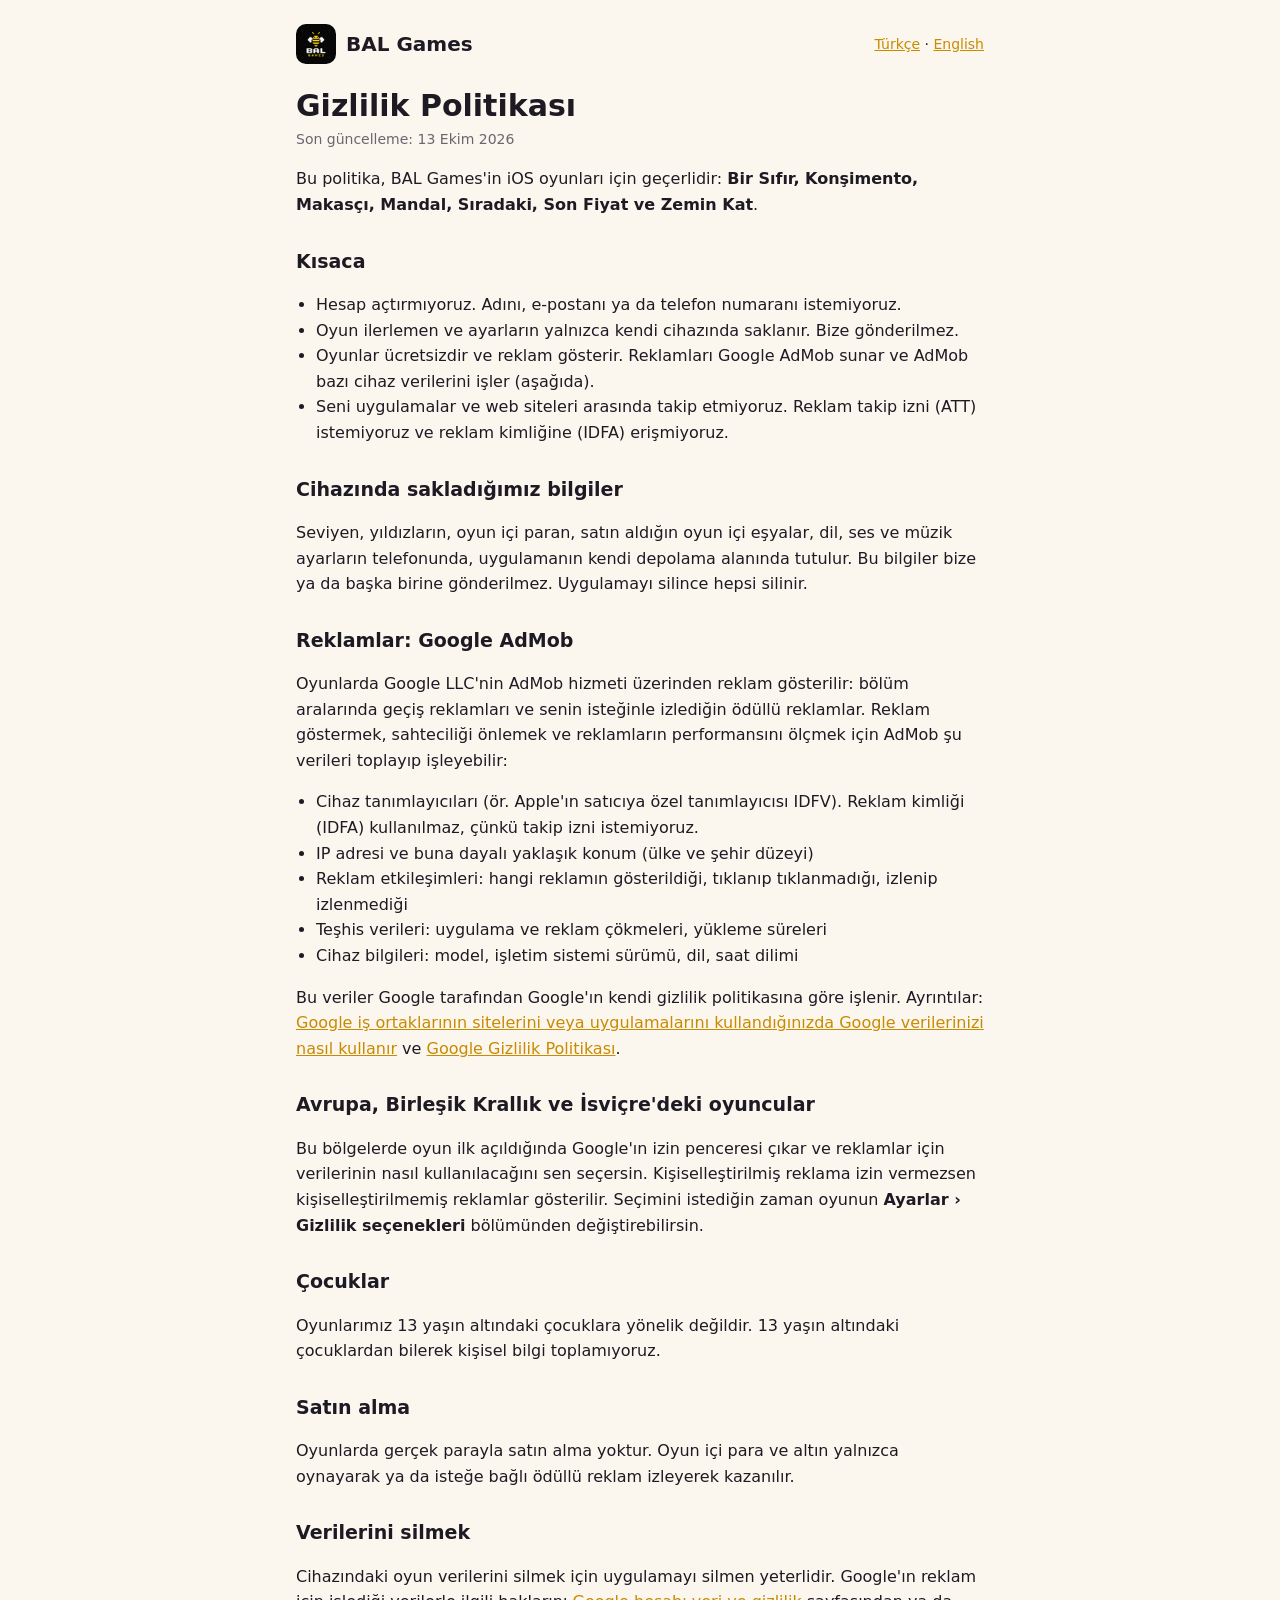
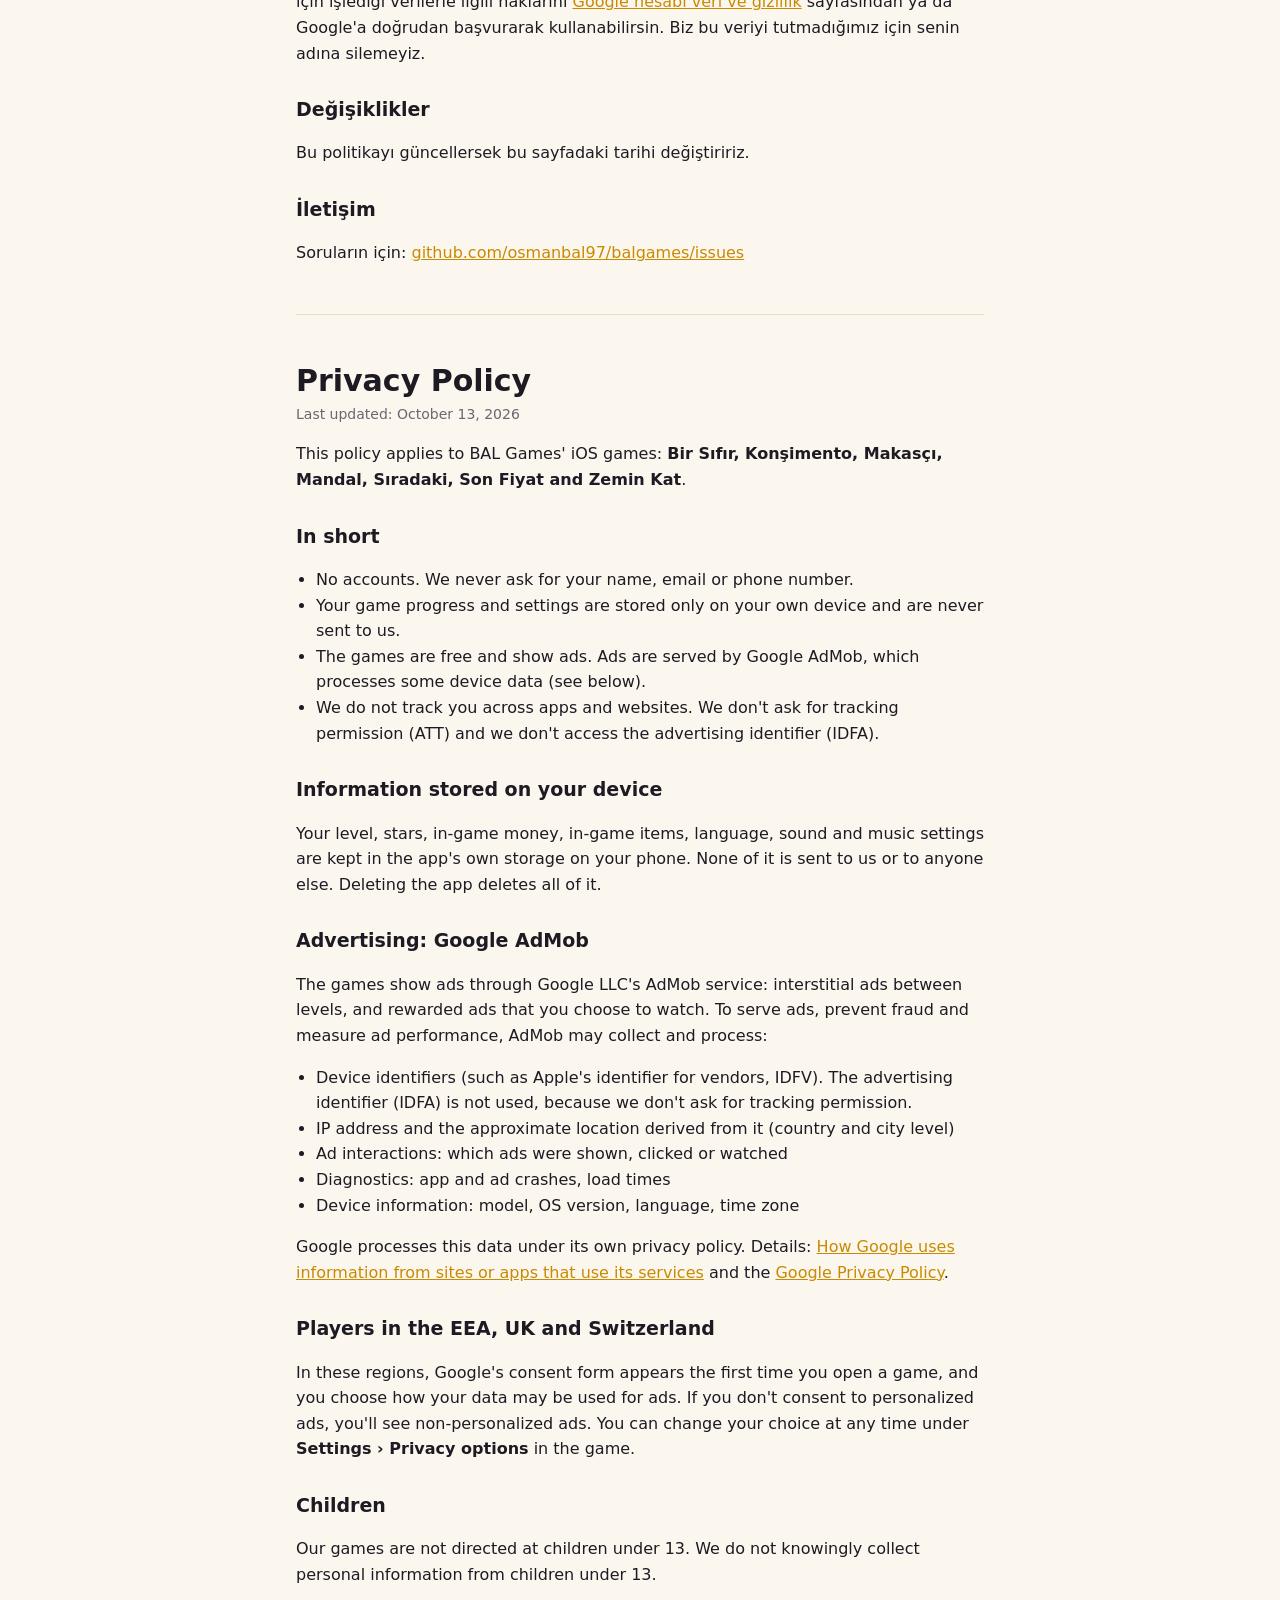
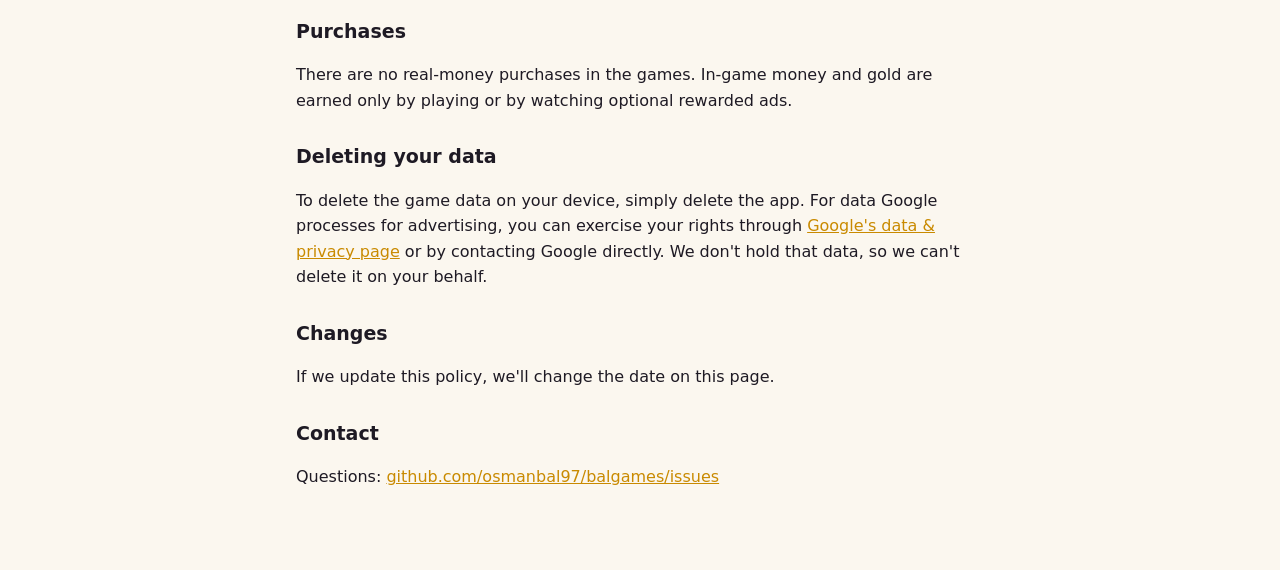
==== gizlilik.html @ 4b59128c "BAL Games destek ve gizlilik sayfaları" ====
<!doctype html>
<html lang="tr">
<head>
<meta charset="utf-8">
<meta name="viewport" content="width=device-width, initial-scale=1">
<title>Gizlilik Politikası · Privacy Policy · BAL Games</title>
<link rel="stylesheet" href="stil.css">
</head>
<body>
<main>
<header>
  <a href="./" class="logo"><img src="bal-logo.png" alt="" width="40" height="40"> BAL Games</a>
  <nav><a href="#tr">Türkçe</a> · <a href="#en">English</a></nav>
</header>

<section id="tr" lang="tr">
<h1>Gizlilik Politikası</h1>
<p class="tarih">Son güncelleme: 13 Ekim 2026</p>

<p>Bu politika, BAL Games'in iOS oyunları için geçerlidir: <b>Bir Sıfır, Konşimento, Makasçı, Mandal, Sıradaki, Son Fiyat ve Zemin Kat</b>.</p>

<h2>Kısaca</h2>
<ul>
  <li>Hesap açtırmıyoruz. Adını, e-postanı ya da telefon numaranı istemiyoruz.</li>
  <li>Oyun ilerlemen ve ayarların yalnızca kendi cihazında saklanır. Bize gönderilmez.</li>
  <li>Oyunlar ücretsizdir ve reklam gösterir. Reklamları Google AdMob sunar ve AdMob bazı cihaz verilerini işler (aşağıda).</li>
  <li>Seni uygulamalar ve web siteleri arasında takip etmiyoruz. Reklam takip izni (ATT) istemiyoruz ve reklam kimliğine (IDFA) erişmiyoruz.</li>
</ul>

<h2>Cihazında sakladığımız bilgiler</h2>
<p>Seviyen, yıldızların, oyun içi paran, satın aldığın oyun içi eşyalar, dil, ses ve müzik ayarların telefonunda, uygulamanın kendi depolama alanında tutulur. Bu bilgiler bize ya da başka birine gönderilmez. Uygulamayı silince hepsi silinir.</p>

<h2>Reklamlar: Google AdMob</h2>
<p>Oyunlarda Google LLC'nin AdMob hizmeti üzerinden reklam gösterilir: bölüm aralarında geçiş reklamları ve senin isteğinle izlediğin ödüllü reklamlar. Reklam göstermek, sahteciliği önlemek ve reklamların performansını ölçmek için AdMob şu verileri toplayıp işleyebilir:</p>
<ul>
  <li>Cihaz tanımlayıcıları (ör. Apple'ın satıcıya özel tanımlayıcısı IDFV). Reklam kimliği (IDFA) kullanılmaz, çünkü takip izni istemiyoruz.</li>
  <li>IP adresi ve buna dayalı yaklaşık konum (ülke ve şehir düzeyi)</li>
  <li>Reklam etkileşimleri: hangi reklamın gösterildiği, tıklanıp tıklanmadığı, izlenip izlenmediği</li>
  <li>Teşhis verileri: uygulama ve reklam çökmeleri, yükleme süreleri</li>
  <li>Cihaz bilgileri: model, işletim sistemi sürümü, dil, saat dilimi</li>
</ul>
<p>Bu veriler Google tarafından Google'ın kendi gizlilik politikasına göre işlenir. Ayrıntılar: <a href="https://policies.google.com/technologies/partner-sites">Google iş ortaklarının sitelerini veya uygulamalarını kullandığınızda Google verilerinizi nasıl kullanır</a> ve <a href="https://policies.google.com/privacy">Google Gizlilik Politikası</a>.</p>

<h2>Avrupa, Birleşik Krallık ve İsviçre'deki oyuncular</h2>
<p>Bu bölgelerde oyun ilk açıldığında Google'ın izin penceresi çıkar ve reklamlar için verilerinin nasıl kullanılacağını sen seçersin. Kişiselleştirilmiş reklama izin vermezsen kişiselleştirilmemiş reklamlar gösterilir. Seçimini istediğin zaman oyunun <b>Ayarlar › Gizlilik seçenekleri</b> bölümünden değiştirebilirsin.</p>

<h2>Çocuklar</h2>
<p>Oyunlarımız 13 yaşın altındaki çocuklara yönelik değildir. 13 yaşın altındaki çocuklardan bilerek kişisel bilgi toplamıyoruz.</p>

<h2>Satın alma</h2>
<p>Oyunlarda gerçek parayla satın alma yoktur. Oyun içi para ve altın yalnızca oynayarak ya da isteğe bağlı ödüllü reklam izleyerek kazanılır.</p>

<h2>Verilerini silmek</h2>
<p>Cihazındaki oyun verilerini silmek için uygulamayı silmen yeterlidir. Google'ın reklam için işlediği verilerle ilgili haklarını <a href="https://myaccount.google.com/data-and-privacy">Google hesabı veri ve gizlilik</a> sayfasından ya da Google'a doğrudan başvurarak kullanabilirsin. Biz bu veriyi tutmadığımız için senin adına silemeyiz.</p>

<h2>Değişiklikler</h2>
<p>Bu politikayı güncellersek bu sayfadaki tarihi değiştiririz.</p>

<h2>İletişim</h2>
<p>Soruların için: <a href="https://github.com/osmanbal97/balgames/issues">github.com/osmanbal97/balgames/issues</a></p>
</section>

<hr>

<section id="en" lang="en">
<h1>Privacy Policy</h1>
<p class="tarih">Last updated: October 13, 2026</p>

<p>This policy applies to BAL Games' iOS games: <b>Bir Sıfır, Konşimento, Makasçı, Mandal, Sıradaki, Son Fiyat and Zemin Kat</b>.</p>

<h2>In short</h2>
<ul>
  <li>No accounts. We never ask for your name, email or phone number.</li>
  <li>Your game progress and settings are stored only on your own device and are never sent to us.</li>
  <li>The games are free and show ads. Ads are served by Google AdMob, which processes some device data (see below).</li>
  <li>We do not track you across apps and websites. We don't ask for tracking permission (ATT) and we don't access the advertising identifier (IDFA).</li>
</ul>

<h2>Information stored on your device</h2>
<p>Your level, stars, in-game money, in-game items, language, sound and music settings are kept in the app's own storage on your phone. None of it is sent to us or to anyone else. Deleting the app deletes all of it.</p>

<h2>Advertising: Google AdMob</h2>
<p>The games show ads through Google LLC's AdMob service: interstitial ads between levels, and rewarded ads that you choose to watch. To serve ads, prevent fraud and measure ad performance, AdMob may collect and process:</p>
<ul>
  <li>Device identifiers (such as Apple's identifier for vendors, IDFV). The advertising identifier (IDFA) is not used, because we don't ask for tracking permission.</li>
  <li>IP address and the approximate location derived from it (country and city level)</li>
  <li>Ad interactions: which ads were shown, clicked or watched</li>
  <li>Diagnostics: app and ad crashes, load times</li>
  <li>Device information: model, OS version, language, time zone</li>
</ul>
<p>Google processes this data under its own privacy policy. Details: <a href="https://policies.google.com/technologies/partner-sites">How Google uses information from sites or apps that use its services</a> and the <a href="https://policies.google.com/privacy">Google Privacy Policy</a>.</p>

<h2>Players in the EEA, UK and Switzerland</h2>
<p>In these regions, Google's consent form appears the first time you open a game, and you choose how your data may be used for ads. If you don't consent to personalized ads, you'll see non-personalized ads. You can change your choice at any time under <b>Settings › Privacy options</b> in the game.</p>

<h2>Children</h2>
<p>Our games are not directed at children under 13. We do not knowingly collect personal information from children under 13.</p>

<h2>Purchases</h2>
<p>There are no real-money purchases in the games. In-game money and gold are earned only by playing or by watching optional rewarded ads.</p>

<h2>Deleting your data</h2>
<p>To delete the game data on your device, simply delete the app. For data Google processes for advertising, you can exercise your rights through <a href="https://myaccount.google.com/data-and-privacy">Google's data &amp; privacy page</a> or by contacting Google directly. We don't hold that data, so we can't delete it on your behalf.</p>

<h2>Changes</h2>
<p>If we update this policy, we'll change the date on this page.</p>

<h2>Contact</h2>
<p>Questions: <a href="https://github.com/osmanbal97/balgames/issues">github.com/osmanbal97/balgames/issues</a></p>
</section>
</main>
</body>
</html>
---- stil.css ----
:root { --bg: #FBF7EF; --ink: #1E1A24; --muted: #6B6570; --line: #E6DFD2; --accent: #C98A00; }
@media (prefers-color-scheme: dark) { :root { --bg: #141216; --ink: #F1ECE4; --muted: #A69FA9; --line: #2C2830; --accent: #F2B705; } }
* { box-sizing: border-box; }
body { margin: 0; background: var(--bg); color: var(--ink); font: 16px/1.6 -apple-system, system-ui, 'Segoe UI', Roboto, sans-serif; }
main { max-width: 720px; margin: 0 auto; padding: 24px 16px 64px; }
header { display: flex; align-items: center; justify-content: space-between; gap: 12px; flex-wrap: wrap; margin-bottom: 24px; }
.logo { display: flex; align-items: center; gap: 10px; font-weight: 800; font-size: 20px; color: var(--ink); text-decoration: none; }
.logo img { border-radius: 10px; }
a { color: var(--accent); }
nav { font-size: 14px; }
h1 { font-size: 30px; line-height: 1.2; margin: 8px 0 4px; }
h2 { font-size: 19px; margin: 28px 0 6px; }
.tarih { color: var(--muted); font-size: 14px; margin-top: 0; }
hr { border: 0; border-top: 1px solid var(--line); margin: 48px 0; }
ul { padding-left: 20px; }
.oyunlar { display: grid; grid-template-columns: repeat(auto-fill, minmax(150px, 1fr)); gap: 14px; margin: 16px 0 8px; padding: 0; list-style: none; }
.oyunlar li { display: flex; align-items: center; gap: 10px; padding: 10px; border: 1px solid var(--line); border-radius: 14px; font-weight: 700; }
.oyunlar img { width: 48px; height: 48px; border-radius: 11px; flex: none; }
.kutu { border: 1px solid var(--line); border-radius: 14px; padding: 4px 16px 12px; margin-top: 20px; }
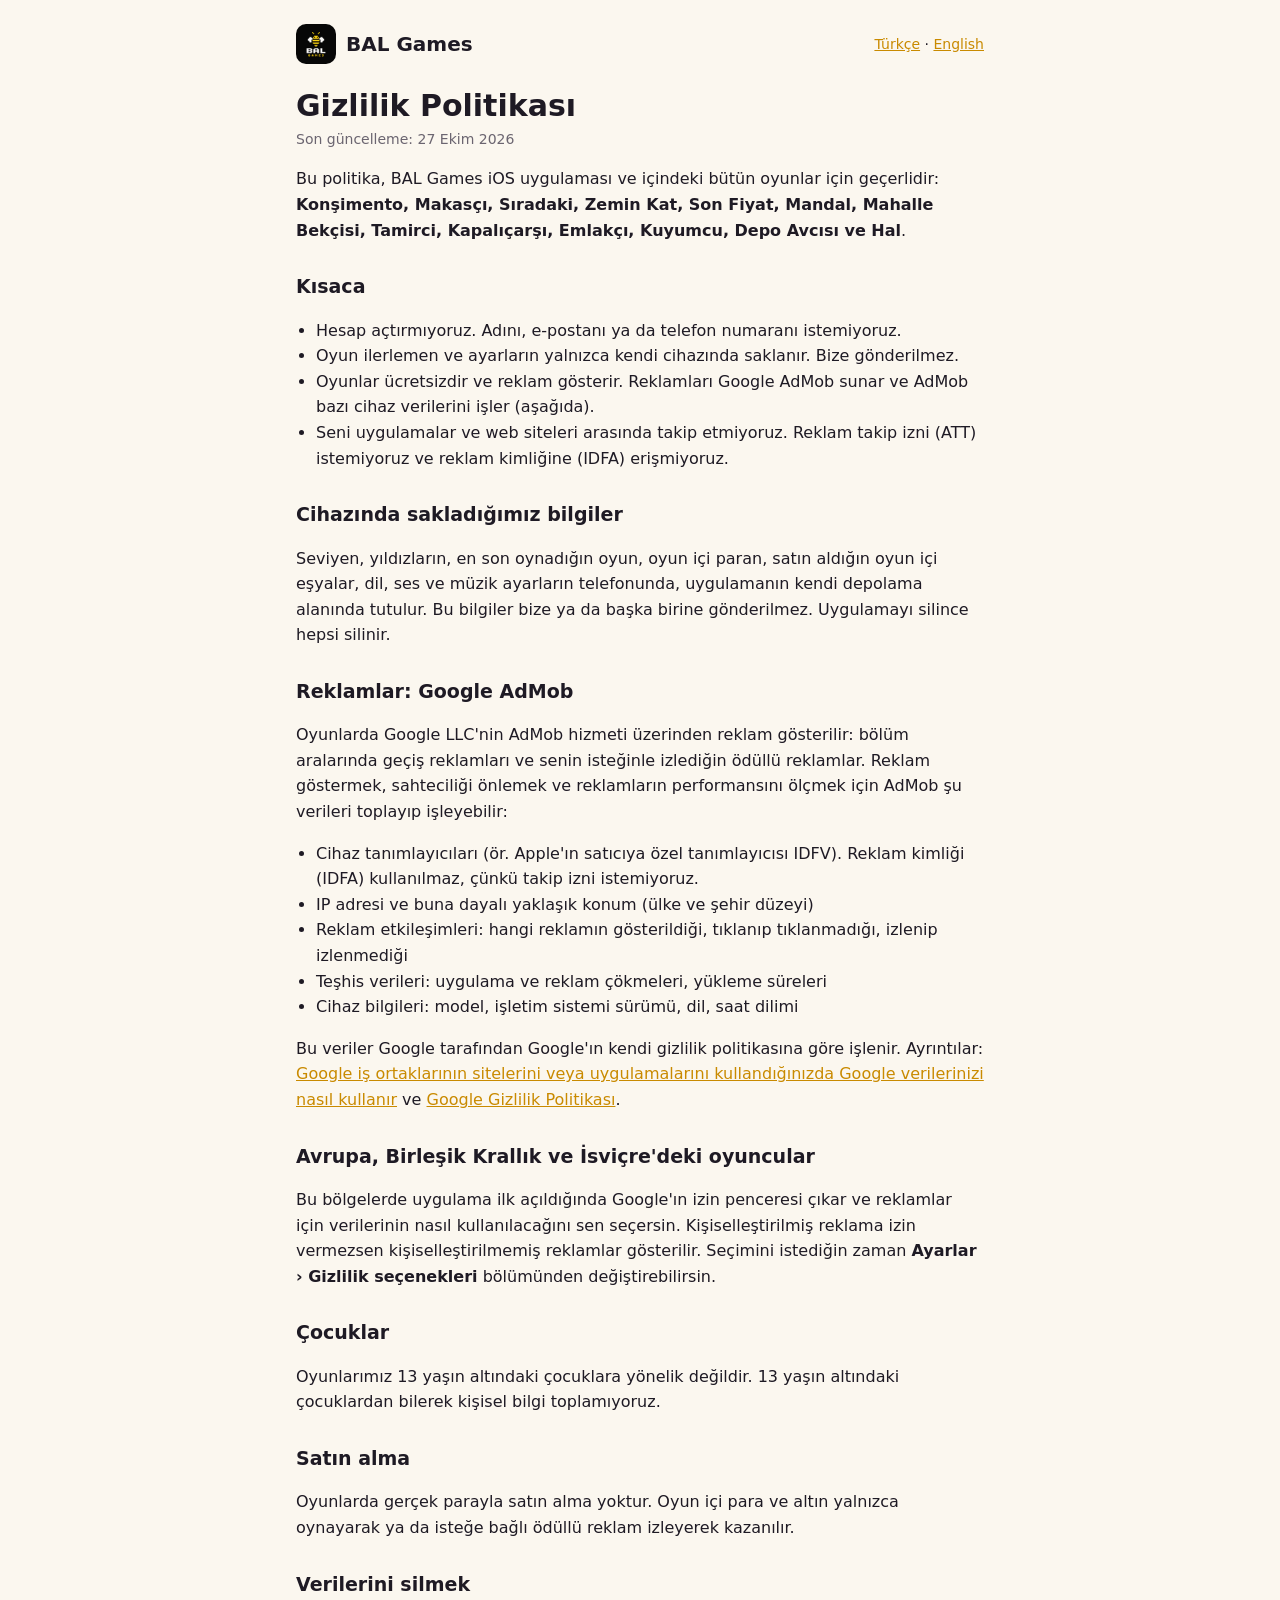
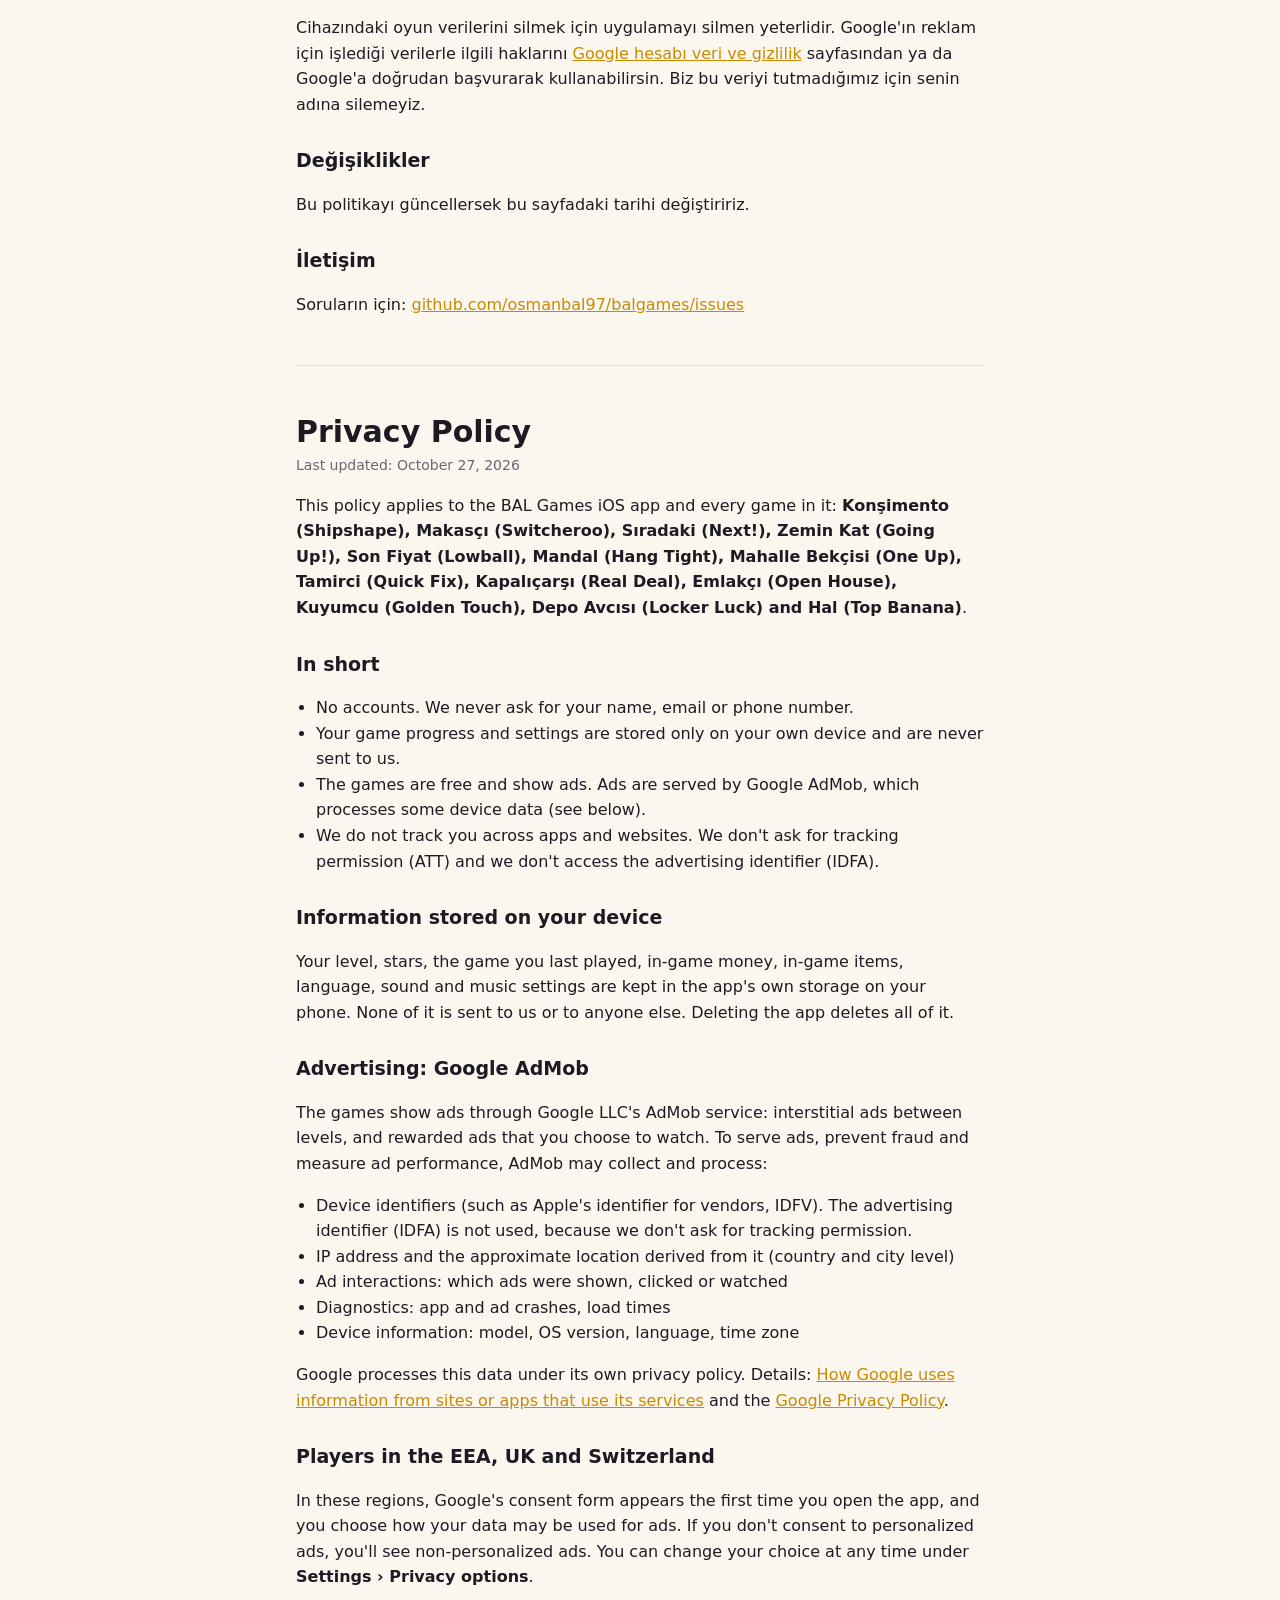
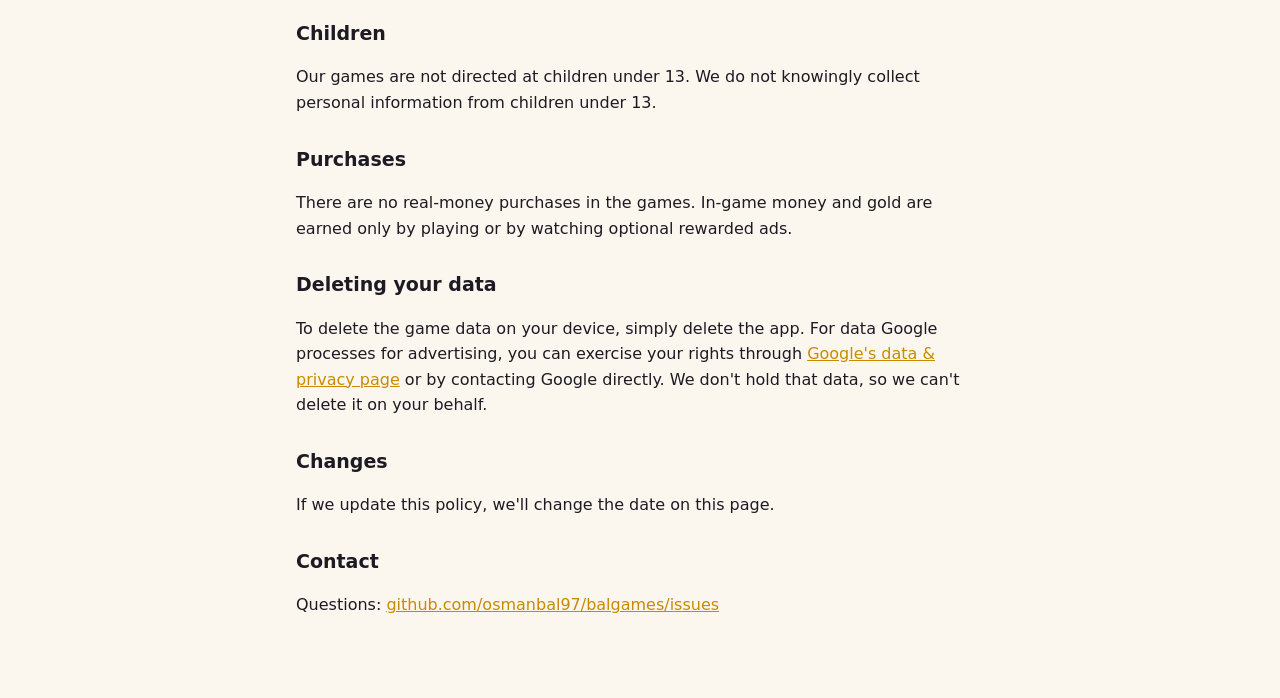
==== commit b8666926: "Tek uygulama: BAL Games ve içindeki 13 oyun; gizlilik politikası 27 Ekim 2026 - Ana sayfa: 13 oyun (" ====
--- a/gizlilik.html
+++ b/gizlilik.html
@@ -15,9 +15,9 @@
 
 <section id="tr" lang="tr">
 <h1>Gizlilik Politikası</h1>
-<p class="tarih">Son güncelleme: 13 Ekim 2026</p>
+<p class="tarih">Son güncelleme: 27 Ekim 2026</p>
 
-<p>Bu politika, BAL Games'in iOS oyunları için geçerlidir: <b>Bir Sıfır, Konşimento, Makasçı, Mandal, Sıradaki, Son Fiyat ve Zemin Kat</b>.</p>
+<p>Bu politika, BAL Games iOS uygulaması ve içindeki bütün oyunlar için geçerlidir: <b>Konşimento, Makasçı, Sıradaki, Zemin Kat, Son Fiyat, Mandal, Mahalle Bekçisi, Tamirci, Kapalıçarşı, Emlakçı, Kuyumcu, Depo Avcısı ve Hal</b>.</p>
 
 <h2>Kısaca</h2>
 <ul>
@@ -28,7 +28,7 @@
 </ul>
 
 <h2>Cihazında sakladığımız bilgiler</h2>
-<p>Seviyen, yıldızların, oyun içi paran, satın aldığın oyun içi eşyalar, dil, ses ve müzik ayarların telefonunda, uygulamanın kendi depolama alanında tutulur. Bu bilgiler bize ya da başka birine gönderilmez. Uygulamayı silince hepsi silinir.</p>
+<p>Seviyen, yıldızların, en son oynadığın oyun, oyun içi paran, satın aldığın oyun içi eşyalar, dil, ses ve müzik ayarların telefonunda, uygulamanın kendi depolama alanında tutulur. Bu bilgiler bize ya da başka birine gönderilmez. Uygulamayı silince hepsi silinir.</p>
 
 <h2>Reklamlar: Google AdMob</h2>
 <p>Oyunlarda Google LLC'nin AdMob hizmeti üzerinden reklam gösterilir: bölüm aralarında geçiş reklamları ve senin isteğinle izlediğin ödüllü reklamlar. Reklam göstermek, sahteciliği önlemek ve reklamların performansını ölçmek için AdMob şu verileri toplayıp işleyebilir:</p>
@@ -42,7 +42,7 @@
 <p>Bu veriler Google tarafından Google'ın kendi gizlilik politikasına göre işlenir. Ayrıntılar: <a href="https://policies.google.com/technologies/partner-sites">Google iş ortaklarının sitelerini veya uygulamalarını kullandığınızda Google verilerinizi nasıl kullanır</a> ve <a href="https://policies.google.com/privacy">Google Gizlilik Politikası</a>.</p>
 
 <h2>Avrupa, Birleşik Krallık ve İsviçre'deki oyuncular</h2>
-<p>Bu bölgelerde oyun ilk açıldığında Google'ın izin penceresi çıkar ve reklamlar için verilerinin nasıl kullanılacağını sen seçersin. Kişiselleştirilmiş reklama izin vermezsen kişiselleştirilmemiş reklamlar gösterilir. Seçimini istediğin zaman oyunun <b>Ayarlar › Gizlilik seçenekleri</b> bölümünden değiştirebilirsin.</p>
+<p>Bu bölgelerde uygulama ilk açıldığında Google'ın izin penceresi çıkar ve reklamlar için verilerinin nasıl kullanılacağını sen seçersin. Kişiselleştirilmiş reklama izin vermezsen kişiselleştirilmemiş reklamlar gösterilir. Seçimini istediğin zaman <b>Ayarlar › Gizlilik seçenekleri</b> bölümünden değiştirebilirsin.</p>
 
 <h2>Çocuklar</h2>
 <p>Oyunlarımız 13 yaşın altındaki çocuklara yönelik değildir. 13 yaşın altındaki çocuklardan bilerek kişisel bilgi toplamıyoruz.</p>
@@ -64,9 +64,9 @@
 
 <section id="en" lang="en">
 <h1>Privacy Policy</h1>
-<p class="tarih">Last updated: October 13, 2026</p>
+<p class="tarih">Last updated: October 27, 2026</p>
 
-<p>This policy applies to BAL Games' iOS games: <b>Bir Sıfır, Konşimento, Makasçı, Mandal, Sıradaki, Son Fiyat and Zemin Kat</b>.</p>
+<p>This policy applies to the BAL Games iOS app and every game in it: <b>Konşimento (Shipshape), Makasçı (Switcheroo), Sıradaki (Next!), Zemin Kat (Going Up!), Son Fiyat (Lowball), Mandal (Hang Tight), Mahalle Bekçisi (One Up), Tamirci (Quick Fix), Kapalıçarşı (Real Deal), Emlakçı (Open House), Kuyumcu (Golden Touch), Depo Avcısı (Locker Luck) and Hal (Top Banana)</b>.</p>
 
 <h2>In short</h2>
 <ul>
@@ -77,7 +77,7 @@
 </ul>
 
 <h2>Information stored on your device</h2>
-<p>Your level, stars, in-game money, in-game items, language, sound and music settings are kept in the app's own storage on your phone. None of it is sent to us or to anyone else. Deleting the app deletes all of it.</p>
+<p>Your level, stars, the game you last played, in-game money, in-game items, language, sound and music settings are kept in the app's own storage on your phone. None of it is sent to us or to anyone else. Deleting the app deletes all of it.</p>
 
 <h2>Advertising: Google AdMob</h2>
 <p>The games show ads through Google LLC's AdMob service: interstitial ads between levels, and rewarded ads that you choose to watch. To serve ads, prevent fraud and measure ad performance, AdMob may collect and process:</p>
@@ -91,7 +91,7 @@
 <p>Google processes this data under its own privacy policy. Details: <a href="https://policies.google.com/technologies/partner-sites">How Google uses information from sites or apps that use its services</a> and the <a href="https://policies.google.com/privacy">Google Privacy Policy</a>.</p>
 
 <h2>Players in the EEA, UK and Switzerland</h2>
-<p>In these regions, Google's consent form appears the first time you open a game, and you choose how your data may be used for ads. If you don't consent to personalized ads, you'll see non-personalized ads. You can change your choice at any time under <b>Settings › Privacy options</b> in the game.</p>
+<p>In these regions, Google's consent form appears the first time you open the app, and you choose how your data may be used for ads. If you don't consent to personalized ads, you'll see non-personalized ads. You can change your choice at any time under <b>Settings › Privacy options</b>.</p>
 
 <h2>Children</h2>
 <p>Our games are not directed at children under 13. We do not knowingly collect personal information from children under 13.</p>
--- a/stil.css
+++ b/stil.css
@@ -16,4 +16,6 @@
 .oyunlar { display: grid; grid-template-columns: repeat(auto-fill, minmax(150px, 1fr)); gap: 14px; margin: 16px 0 8px; padding: 0; list-style: none; }
 .oyunlar li { display: flex; align-items: center; gap: 10px; padding: 10px; border: 1px solid var(--line); border-radius: 14px; font-weight: 700; }
 .oyunlar img { width: 48px; height: 48px; border-radius: 11px; flex: none; }
+.oyunlar span { display: flex; flex-direction: column; line-height: 1.25; min-width: 0; }
+.oyunlar small { font-weight: 500; font-size: 13px; color: var(--muted); }
 .kutu { border: 1px solid var(--line); border-radius: 14px; padding: 4px 16px 12px; margin-top: 20px; }
